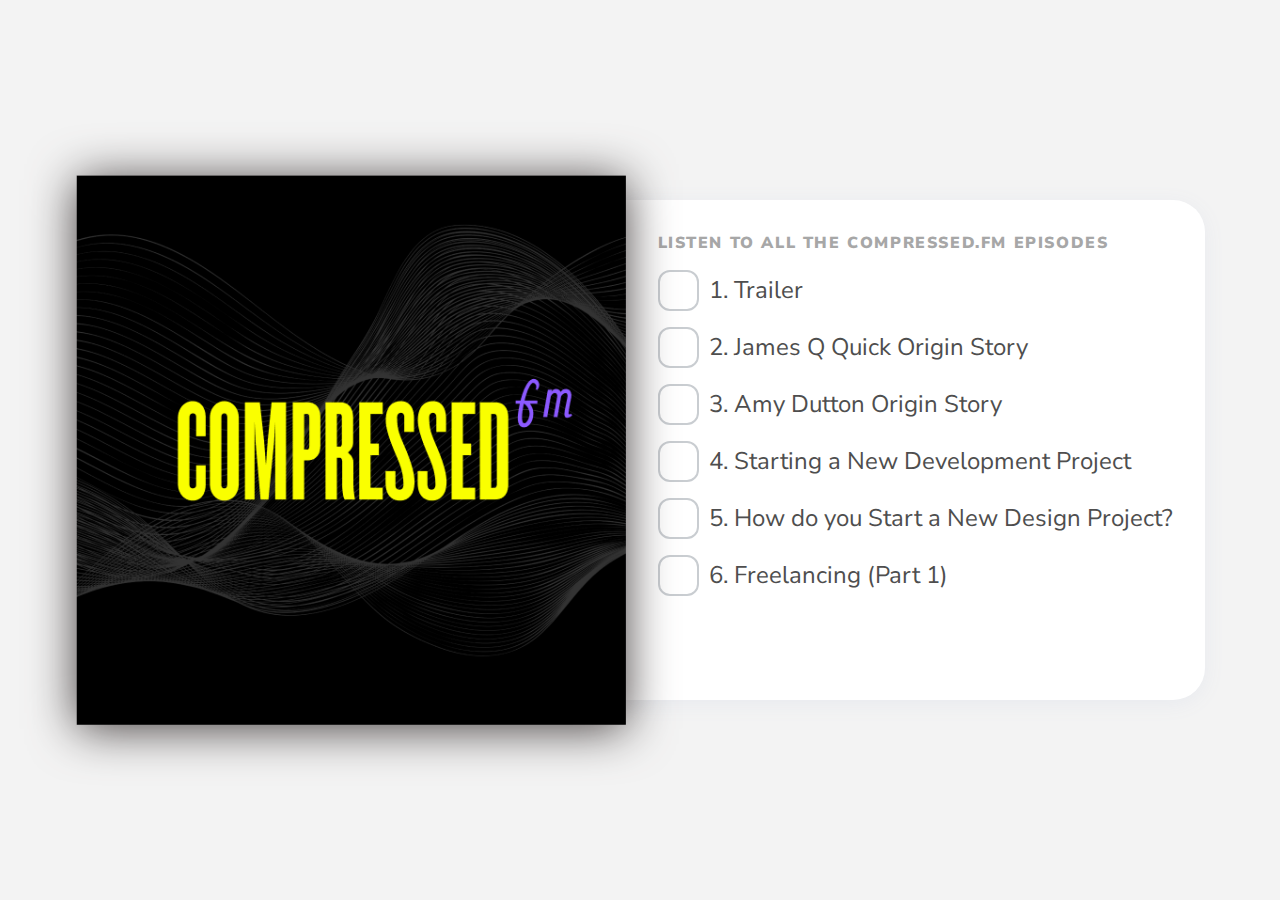
==== challenge5/index.html @ 0f1c5719 "challenge 5" ====
<!DOCTYPE html>
<html lang="en">
  <head>
    <meta charset="UTF-8" />
    <meta http-equiv="X-UA-Compatible" content="IE=edge" />
    <meta name="viewport" content="width=device-width, initial-scale=1.0" />
    <title>Challenge #5 - adventofcss & js</title>
    <link rel="stylesheet" href="style.css" />
  </head>
  <body>
    <div class="podcast__container">
      <img src="./images/podcast-cover.png" alt="podcast cover" />

      <div class="podcasts">
        <h2>LISTEN TO ALL THE COMPRESSED.FM EPISODES</h2>
        <ul>
          <li>
            <input type="checkbox" id="one" />
            <label for="one"> 1. Trailer </label>
            <!-- <div class="skeleton"></div> -->
          </li>
          <li>
            <input type="checkbox" id="two" />
            <label for="two"> 2. James Q Quick Origin Story </label>
          </li>
          <li>
            <input type="checkbox" id="three" />
            <label for="three">3. Amy Dutton Origin Story </label>
          </li>
          <li>
            <input type="checkbox" id="four" />
            <label for="four">4. Starting a New Development Project </label>
          </li>
          <li>
            <input type="checkbox" id="five" />
            <label for="five">5. How do you Start a New Design Project? </label>
          </li>
          <li>
            <input type="checkbox" id="six" />
            <label for="six">6. Freelancing (Part 1) </label>
          </li>
        </ul>
      </div>
    </div>

    <script src="main.js" type="module"></script>
  </body>
</html>
---- challenge5/style.css ----
@import url("https://fonts.googleapis.com/css2?family=Nunito+Sans:ital,wght@0,400;0,700;1,600&display=swap");

* {
  margin: 0;
  padding: 0;
  box-sizing: border-box;
}

body {
  font-family: "Nunito Sans", sans-serif;
  display: grid;
  place-content: center;
  height: 100vh;
  background: #f3f3f3;
}

img {
  width: 100%;
  max-width: 550px;
  filter: drop-shadow(0px 4px 24px #453f3f);
}

.podcast__container {
  /* display: flex; */
  /* background: #fff; */
  /* box-shadow: 0px 4px 20px #e8eaef;
  border-radius: 32px; */
}

input[type="checkbox"] {
  height: 25px;
  width: 25px;
  -webkit-appearance: none;
  -moz-appearance: none;
  -o-appearance: none;
  appearance: none;
  border: 2px solid #c9cdd1;
  border-radius: 4px;
  outline: none;
  transition-duration: 0.3s;
  cursor: pointer;
}

input[type="checkbox"]:checked {
  background-image: url("./images/check.svg");
  background-size: 15px;
  background-repeat: no-repeat;
  background-position: center;
}

input[type="checkbox"]:checked + label {
  text-decoration: line-through;
  color: #4e4e4e9a;
}

h2 {
  font-family: Nunito Sans;
  font-style: normal;
  font-weight: 900;
  font-size: 16px;
  line-height: 22px;
  letter-spacing: 0.1em;
  color: #a7a7a7;
  text-align: center;
  margin-bottom: 1rem;
}

li {
  display: flex;
  align-items: center;
  gap: 10px;
}

li + li {
  margin-top: 1rem;
}

label {
  font-family: Nunito Sans;
  font-style: normal;
  font-weight: normal;
  font-size: 16px;
  color: #4e4e4e;
}

.podcasts {
  padding: 2rem;
  background: #fff;
  box-shadow: 0px 4px 20px #e8eaef;
  border-radius: 0 0 32px 32px;
}

.skeleton {
  width: 100%;
  height: 20px;
  background: #000;
  border-radius: 4px;
  animation: skeleton 650ms linear infinite alternate;
}

@keyframes skeleton {
  0% {
    background-color: rgba(0, 0, 0, 0.384);
  }
  100% {
    background-color: rgba(0, 0, 0, 0.2);
  }
}

@media (min-width: 768px) {
  .podcast__container {
    display: flex;
  }

  .podcasts {
    margin: 25px 0;
    border-radius: 0 32px 32px 0;
  }

  label {
    font-size: 24px;
    line-height: 33px;
  }

  input[type="checkbox"] {
    height: 41px;
    width: 41px;
    border-radius: 12px;
  }

  h2 {
    text-align: left;
  }
}
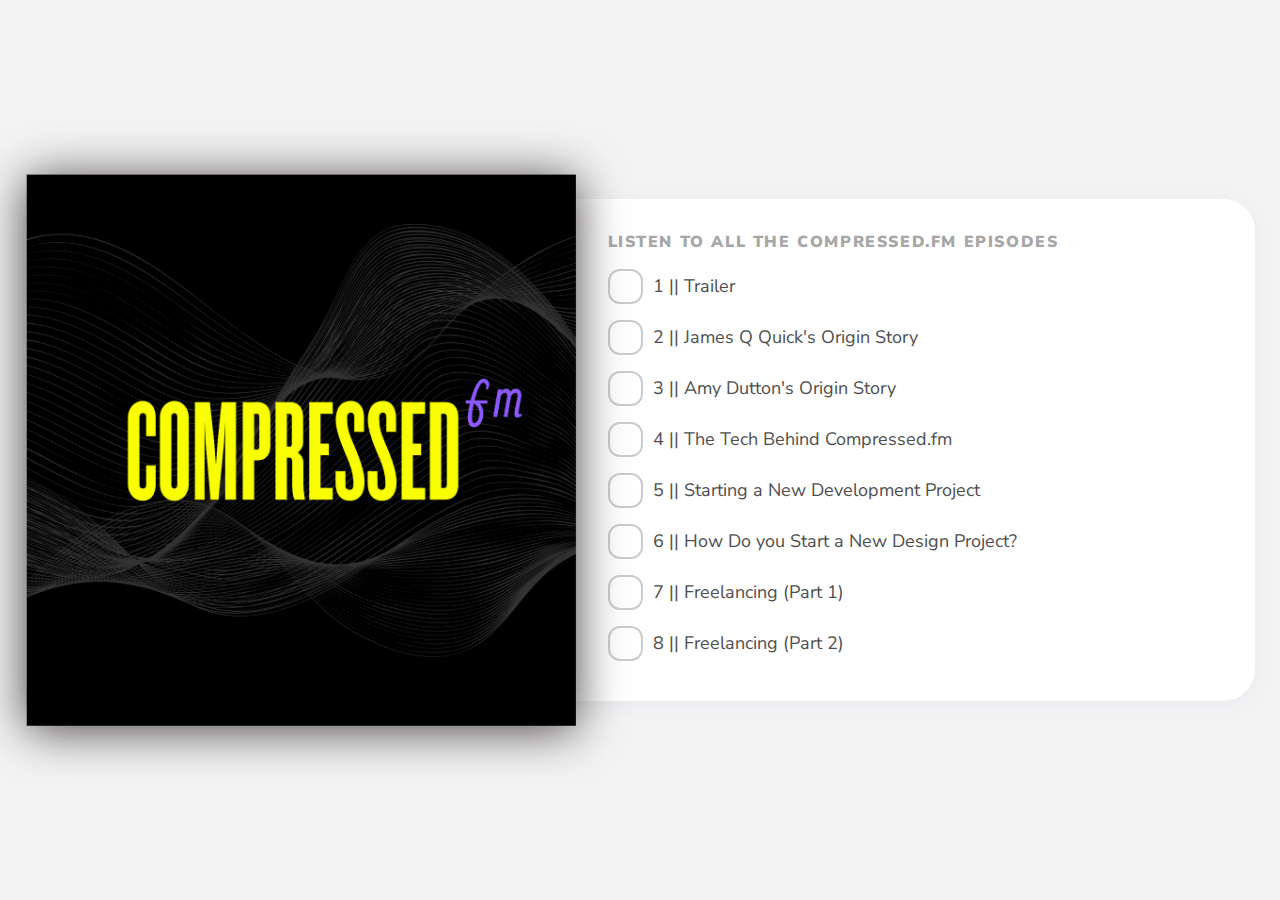
==== commit 83192790: "challenge 5" ====
--- a/challenge5/index.html
+++ b/challenge5/index.html
@@ -13,32 +13,45 @@
 
       <div class="podcasts">
         <h2>LISTEN TO ALL THE COMPRESSED.FM EPISODES</h2>
-        <ul>
-          <li>
+        <ul class="pod-list">
+          <div class="skeleton"></div>
+          <div class="skeleton"></div>
+          <div class="skeleton"></div>
+          <div class="skeleton"></div>
+          <div class="skeleton"></div>
+          <div class="skeleton"></div>
+          <div class="skeleton"></div>
+          <div class="skeleton"></div>
+          <div class="skeleton"></div>
+          <div class="skeleton"></div>
+          <div class="skeleton"></div>
+
+          <!-- <li>
             <input type="checkbox" id="one" />
-            <label for="one"> 1. Trailer </label>
-            <!-- <div class="skeleton"></div> -->
+            <label for="one"> 1 || Trailer </label>
           </li>
           <li>
             <input type="checkbox" id="two" />
-            <label for="two"> 2. James Q Quick Origin Story </label>
+            <label for="two"> 2 || James Q Quick Origin Story </label>
           </li>
           <li>
             <input type="checkbox" id="three" />
-            <label for="three">3. Amy Dutton Origin Story </label>
+            <label for="three">3 || Amy Dutton Origin Story </label>
           </li>
           <li>
             <input type="checkbox" id="four" />
-            <label for="four">4. Starting a New Development Project </label>
+            <label for="four">4 || Starting a New Development Project </label>
           </li>
           <li>
             <input type="checkbox" id="five" />
-            <label for="five">5. How do you Start a New Design Project? </label>
+            <label for="five"
+              >5 || How do you Start a New Design Project?
+            </label>
           </li>
           <li>
             <input type="checkbox" id="six" />
-            <label for="six">6. Freelancing (Part 1) </label>
-          </li>
+            <label for="six">6 || Freelancing (Part 1) </label>
+          </li> -->
         </ul>
       </div>
     </div>
--- a/challenge5/style.css
+++ b/challenge5/style.css
@@ -25,6 +25,7 @@
   /* background: #fff; */
   /* box-shadow: 0px 4px 20px #e8eaef;
   border-radius: 32px; */
+  max-width: 550px;
 }
 
 input[type="checkbox"] {
@@ -98,6 +99,21 @@
   animation: skeleton 650ms linear infinite alternate;
 }
 
+.skeleton + .skeleton {
+  margin-top: 1rem;
+}
+
+.pod-list {
+  height: 400px;
+  overflow-y: scroll;
+  /* -ms-overflow-style: none;
+  scrollbar-width: none; */
+}
+
+/* .pod-list::-webkit-scrollbar {
+  display: none;
+} */
+
 @keyframes skeleton {
   0% {
     background-color: rgba(0, 0, 0, 0.384);
@@ -110,6 +126,7 @@
 @media (min-width: 768px) {
   .podcast__container {
     display: flex;
+    max-width: max-content;
   }
 
   .podcasts {
@@ -118,13 +135,13 @@
   }
 
   label {
-    font-size: 24px;
+    font-size: 18px;
     line-height: 33px;
   }
 
   input[type="checkbox"] {
-    height: 41px;
-    width: 41px;
+    height: 35px;
+    width: 35px;
     border-radius: 12px;
   }
 
